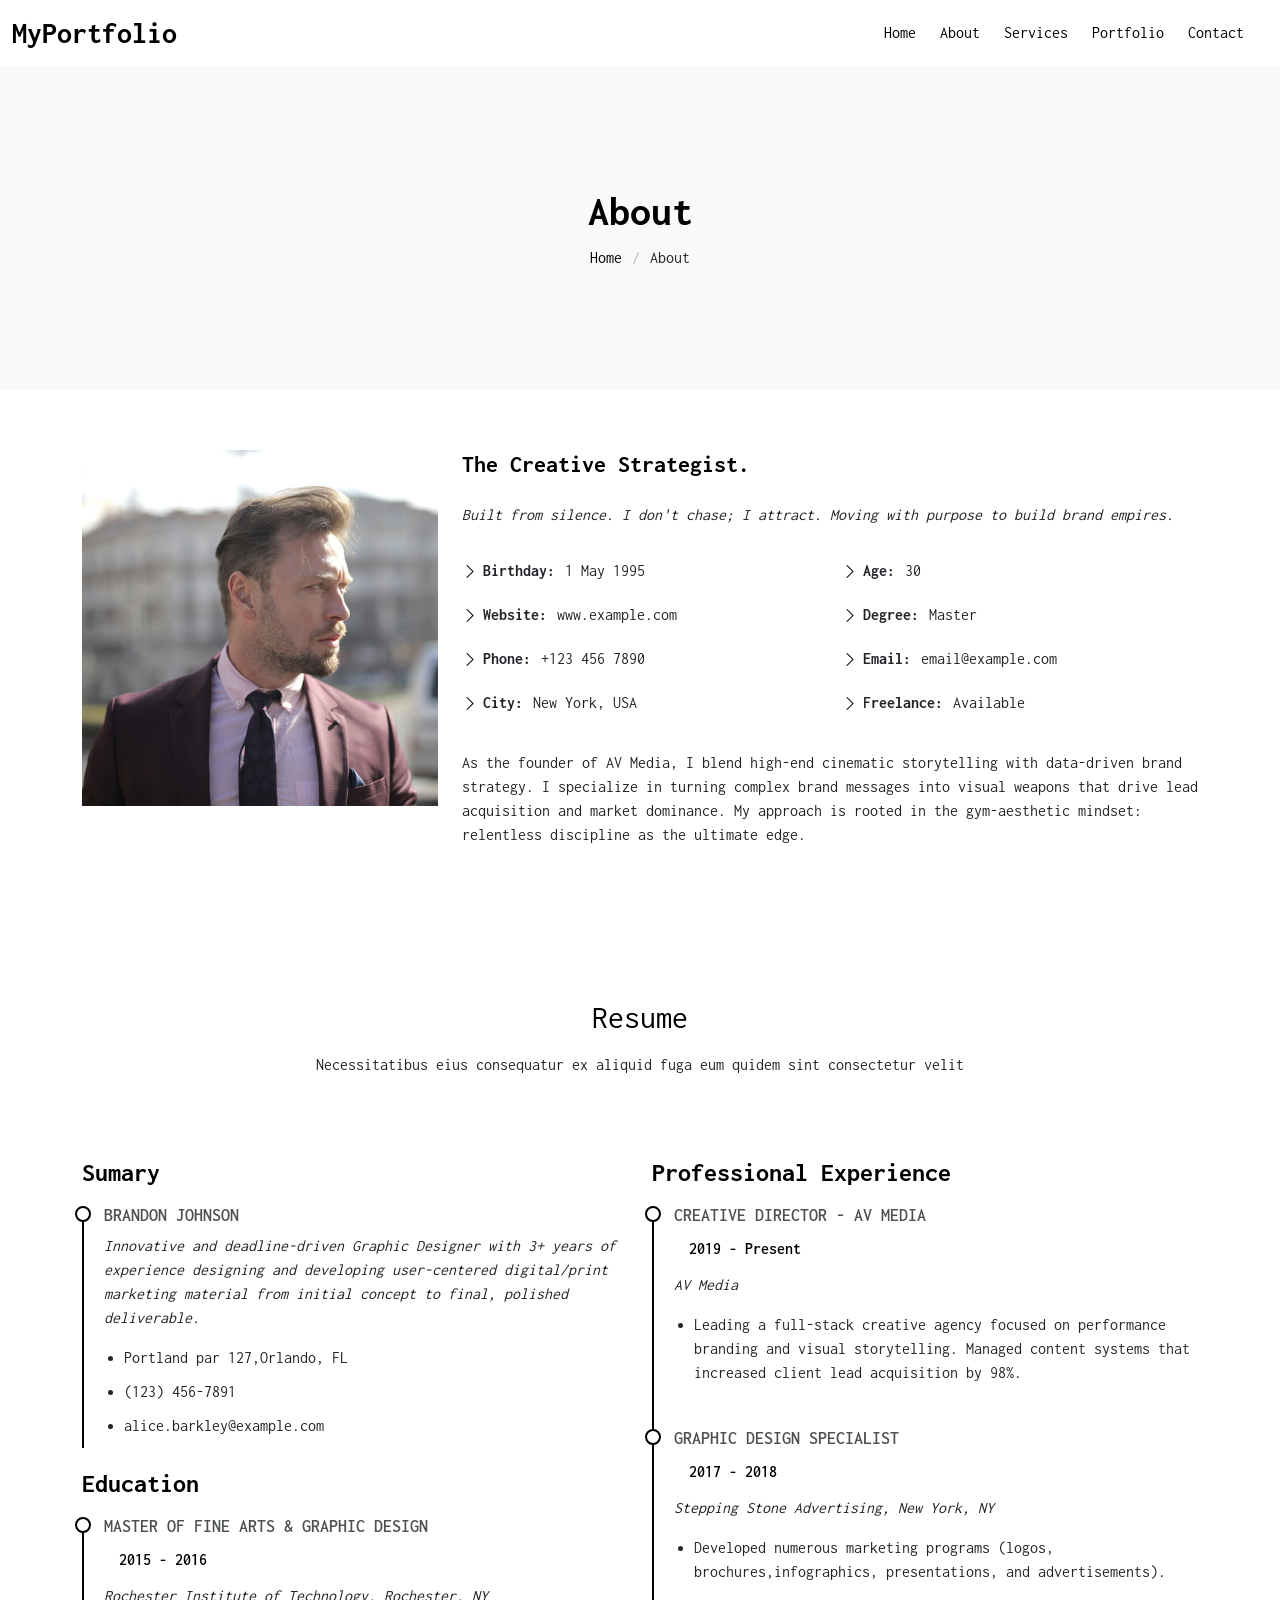
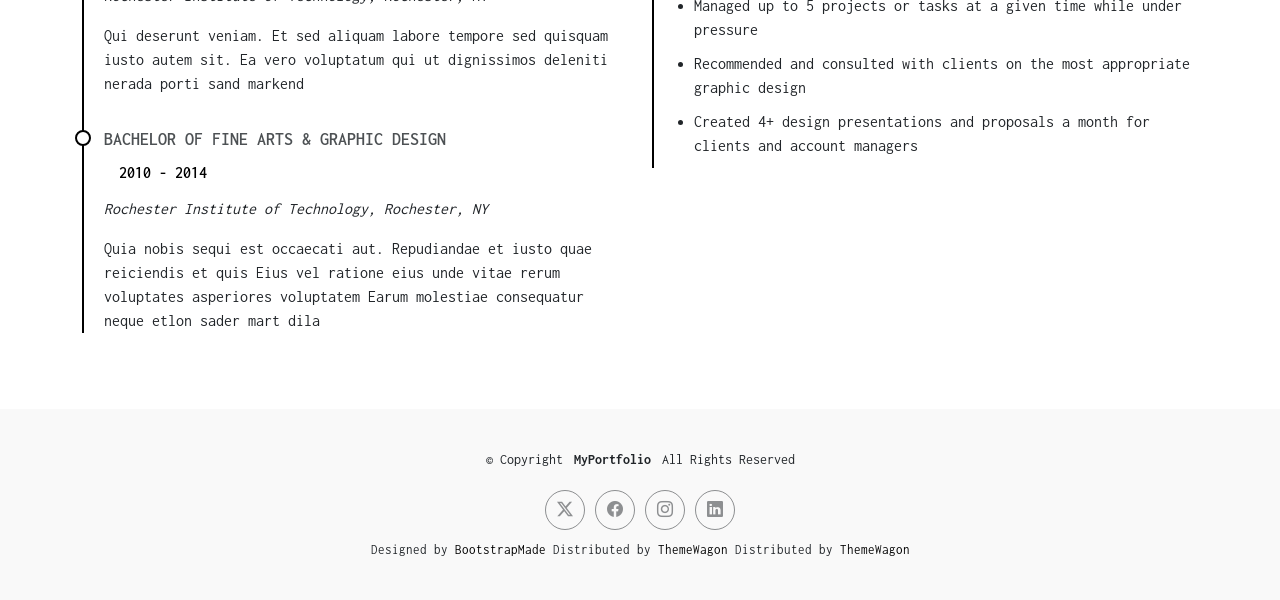
==== about.html @ b281b159 "first commit" ====
<!DOCTYPE html>
<html lang="en">

<head>
  <meta charset="utf-8">
  <meta content="width=device-width, initial-scale=1.0" name="viewport">
  <title>About - MyPortfolio Bootstrap Template</title>
  <meta name="description" content="">
  <meta name="keywords" content="">

  <!-- Favicons -->
  <link href="assets/img/favicon.png" rel="icon">
  <link href="assets/img/apple-touch-icon.png" rel="apple-touch-icon">

  <!-- Fonts -->
  <link href="https://fonts.googleapis.com" rel="preconnect">
  <link href="https://fonts.gstatic.com" rel="preconnect" crossorigin>
  <link href="https://fonts.googleapis.com/css2?family=Inconsolata:wght@200;300;400;500;600;700;800;900&display=swap" rel="stylesheet">

  <!-- Vendor CSS Files -->
  <link href="assets/vendor/bootstrap/css/bootstrap.min.css" rel="stylesheet">
  <link href="assets/vendor/bootstrap-icons/bootstrap-icons.css" rel="stylesheet">
  <link href="assets/vendor/aos/aos.css" rel="stylesheet">
  <link href="assets/vendor/glightbox/css/glightbox.min.css" rel="stylesheet">
  <link href="assets/vendor/swiper/swiper-bundle.min.css" rel="stylesheet">

  <!-- Main CSS File -->
  <link href="assets/css/main.css" rel="stylesheet">

  <!-- =======================================================
  * Template Name: MyPortfolio
  * Template URL: https://bootstrapmade.com/myportfolio-bootstrap-portfolio-website-template/
  * Updated: Aug 08 2024 with Bootstrap v5.3.3
  * Author: BootstrapMade.com
  * License: https://bootstrapmade.com/license/
  ======================================================== -->
</head>

<body class="about-page">

  <header id="header" class="header d-flex align-items-center sticky-top">
    <div class="container-fluid  position-relative d-flex align-items-center justify-content-between">

      <a href="index.html" class="logo d-flex align-items-center">
        <!-- Uncomment the line below if you also wish to use an image logo -->
        <!-- <img src="assets/img/logo.png" alt=""> -->
        <h1 class="sitename">MyPortfolio</h1>
      </a>

      <ul class="d-none d-xl-flex list-unstyled align-items-center gap-4 mb-0 me-4">
        <li><a href="index.html">Home</a></li>
        <li><a href="about.html" class="active">About</a></li>
        <li><a href="services.html">Services</a></li>
        <li><a href="portfolio.html">Portfolio</a></li>
        <li><a href="contact.html">Contact</a></li>
      </ul>

      <nav id="navmenu" class="navmenu d-xl-none">
        <ul>
          <li><a href="index.html">Home</a></li>
          <li><a href="about.html" class="active">About</a></li>
          <li><a href="services.html">Services</a></li>
          <li><a href="portfolio.html">Portfolio</a></li>
          <li class="dropdown"><a href="#"><span>Dropdown</span> <i class="bi bi-chevron-down toggle-dropdown"></i></a>
            <ul>
              <li><a href="#">Dropdown 1</a></li>
              <li class="dropdown"><a href="#"><span>Deep Dropdown</span> <i class="bi bi-chevron-down toggle-dropdown"></i></a>
                <ul>
                  <li><a href="#">Deep Dropdown 1</a></li>
                  <li><a href="#">Deep Dropdown 2</a></li>
                  <li><a href="#">Deep Dropdown 3</a></li>
                  <li><a href="#">Deep Dropdown 4</a></li>
                  <li><a href="#">Deep Dropdown 5</a></li>
                </ul>
              </li>
              <li><a href="#">Dropdown 2</a></li>
              <li><a href="#">Dropdown 3</a></li>
              <li><a href="#">Dropdown 4</a></li>
            </ul>
          </li>
          <li><a href="contact.html">Contact</a></li>
        </ul>
        <i class="mobile-nav-toggle d-xl-none bi bi-list"></i>
      </nav>

    </div>
  </header>

  <main class="main">

    <!-- Page Title -->
    <div class="page-title light-background">
      <div class="container">
        <h1>About</h1>
        <nav class="breadcrumbs">
          <ol>
            <li><a href="index.html">Home</a></li>
            <li class="current">About</li>
          </ol>
        </nav>
      </div>
    </div><!-- End Page Title -->

    <!-- About Section -->
    <section id="about" class="about section">

      <div class="container" data-aos="fade-up" data-aos-delay="100">

        <div class="row gy-4 justify-content-center">
          <div class="col-lg-4">
            <img src="assets/img/profile-img.jpg" class="img-fluid" alt="">
          </div>
          <div class="col-lg-8 content">
            <h2>The Creative Strategist.</h2>
            <p class="fst-italic py-3">
              Built from silence. I don't chase; I attract. Moving with purpose to build brand empires.
            </p>
            <div class="row">
              <div class="col-lg-6">
                <ul>
                  <li><i class="bi bi-chevron-right"></i> <strong>Birthday:</strong> <span>1 May 1995</span></li>
                  <li><i class="bi bi-chevron-right"></i> <strong>Website:</strong> <span>www.example.com</span></li>
                  <li><i class="bi bi-chevron-right"></i> <strong>Phone:</strong> <span>+123 456 7890</span></li>
                  <li><i class="bi bi-chevron-right"></i> <strong>City:</strong> <span>New York, USA</span></li>
                </ul>
              </div>
              <div class="col-lg-6">
                <ul>
                  <li><i class="bi bi-chevron-right"></i> <strong>Age:</strong> <span>30</span></li>
                  <li><i class="bi bi-chevron-right"></i> <strong>Degree:</strong> <span>Master</span></li>
                  <li><i class="bi bi-chevron-right"></i> <strong>Email:</strong> <span>email@example.com</span></li>
                  <li><i class="bi bi-chevron-right"></i> <strong>Freelance:</strong> <span>Available</span></li>
                </ul>
              </div>
            </div>
            <p class="py-3">
              As the founder of AV Media, I blend high-end cinematic storytelling with data-driven brand strategy. I specialize in turning complex brand messages into visual weapons that drive lead acquisition and market dominance. My approach is rooted in the gym-aesthetic mindset: relentless discipline as the ultimate edge.
            </p>
          </div>
        </div>

      </div>

    </section><!-- /About Section -->

    <!-- Resume Section -->
    <section id="resume" class="resume section">

      <!-- Section Title -->
      <div class="container section-title" data-aos="fade-up">
        <h2>Resume</h2>
        <p>Necessitatibus eius consequatur ex aliquid fuga eum quidem sint consectetur velit</p>
      </div><!-- End Section Title -->

      <div class="container">

        <div class="row">

          <div class="col-lg-6" data-aos="fade-up" data-aos-delay="100">
            <h3 class="resume-title">Sumary</h3>

            <div class="resume-item pb-0">
              <h4>Brandon Johnson</h4>
              <p><em>Innovative and deadline-driven Graphic Designer with 3+ years of experience designing and developing user-centered digital/print marketing material from initial concept to final, polished deliverable.</em></p>
              <ul>
                <li>Portland par 127,Orlando, FL</li>
                <li>(123) 456-7891</li>
                <li>alice.barkley@example.com</li>
              </ul>
            </div><!-- Edn Resume Item -->

            <h3 class="resume-title">Education</h3>
            <div class="resume-item">
              <h4>Master of Fine Arts &amp; Graphic Design</h4>
              <h5>2015 - 2016</h5>
              <p><em>Rochester Institute of Technology, Rochester, NY</em></p>
              <p>Qui deserunt veniam. Et sed aliquam labore tempore sed quisquam iusto autem sit. Ea vero voluptatum qui ut dignissimos deleniti nerada porti sand markend</p>
            </div><!-- Edn Resume Item -->

            <div class="resume-item">
              <h4>Bachelor of Fine Arts &amp; Graphic Design</h4>
              <h5>2010 - 2014</h5>
              <p><em>Rochester Institute of Technology, Rochester, NY</em></p>
              <p>Quia nobis sequi est occaecati aut. Repudiandae et iusto quae reiciendis et quis Eius vel ratione eius unde vitae rerum voluptates asperiores voluptatem Earum molestiae consequatur neque etlon sader mart dila</p>
            </div><!-- Edn Resume Item -->

          </div>

          <div class="col-lg-6" data-aos="fade-up" data-aos-delay="200">
            <h3 class="resume-title">Professional Experience</h3>
            <div class="resume-item">
              <h4>Creative Director - AV Media</h4>
              <h5>2019 - Present</h5>
              <p><em>AV Media</em></p>
              <ul>
                <li>Leading a full-stack creative agency focused on performance branding and visual storytelling. Managed content systems that increased client lead acquisition by 98%.</li>
              </ul>
            </div><!-- Edn Resume Item -->

            <div class="resume-item">
              <h4>Graphic design specialist</h4>
              <h5>2017 - 2018</h5>
              <p><em>Stepping Stone Advertising, New York, NY</em></p>
              <ul>
                <li>Developed numerous marketing programs (logos, brochures,infographics, presentations, and advertisements).</li>
                <li>Managed up to 5 projects or tasks at a given time while under pressure</li>
                <li>Recommended and consulted with clients on the most appropriate graphic design</li>
                <li>Created 4+ design presentations and proposals a month for clients and account managers</li>
              </ul>
            </div><!-- Edn Resume Item -->

          </div>

        </div>

      </div>

    </section><!-- /Resume Section -->

  </main>

  <footer id="footer" class="footer light-background">

    <div class="container">
      <div class="copyright text-center ">
        <p>© <span>Copyright</span> <strong class="px-1 sitename">MyPortfolio</strong> <span>All Rights Reserved</span></p>
      </div>
      <div class="social-links d-flex justify-content-center">
        <a href=""><i class="bi bi-twitter-x"></i></a>
        <a href=""><i class="bi bi-facebook"></i></a>
        <a href=""><i class="bi bi-instagram"></i></a>
        <a href=""><i class="bi bi-linkedin"></i></a>
      </div>
      <div class="credits">
        <!-- All the links in the footer should remain intact. -->
        <!-- You can delete the links only if you've purchased the pro version. -->
        <!-- Licensing information: https://bootstrapmade.com/license/ -->
        <!-- Purchase the pro version with working PHP/AJAX contact form: [buy-url] -->
        Designed by <a href="https://bootstrapmade.com/">BootstrapMade</a> Distributed by <a href="https://themewagon.com" target="_blank">ThemeWagon</a> Distributed by <a href="https://themewagon.com" target="_blank">ThemeWagon</a>
      </div>
    </div>

  </footer>

  <!-- Scroll Top -->
  <a href="#" id="scroll-top" class="scroll-top d-flex align-items-center justify-content-center"><i class="bi bi-arrow-up-short"></i></a>

  <!-- Preloader -->
  <div id="preloader"></div>

  <!-- Vendor JS Files -->
  <script src="assets/vendor/bootstrap/js/bootstrap.bundle.min.js"></script>
  <script src="assets/vendor/php-email-form/validate.js"></script>
  <script src="assets/vendor/aos/aos.js"></script>
  <script src="assets/vendor/glightbox/js/glightbox.min.js"></script>
  <script src="assets/vendor/imagesloaded/imagesloaded.pkgd.min.js"></script>
  <script src="assets/vendor/isotope-layout/isotope.pkgd.min.js"></script>
  <script src="assets/vendor/swiper/swiper-bundle.min.js"></script>

  <!-- Main JS File -->
  <script src="assets/js/main.js"></script>

</body>

</html>
---- assets/css/main.css ----
/**
* Template Name: MyPortfolio
* Template URL: https://bootstrapmade.com/myportfolio-bootstrap-portfolio-website-template/
* Updated: Aug 08 2024 with Bootstrap v5.3.3
* Author: BootstrapMade.com
* License: https://bootstrapmade.com/license/
*/

/*--------------------------------------------------------------
# Font & Color Variables
# Help: https://bootstrapmade.com/color-system/
--------------------------------------------------------------*/
/* Fonts */
:root {
  --default-font: "Inconsolata",  system-ui, -apple-system, "Segoe UI", Roboto, "Helvetica Neue", Arial, "Noto Sans", "Liberation Sans", sans-serif, "Apple Color Emoji", "Segoe UI Emoji", "Segoe UI Symbol", "Noto Color Emoji";
  --heading-font: "Inconsolata",  sans-serif;
  --nav-font: "Inconsolata",  sans-serif;
}

/* Global Colors - The following color variables are used throughout the website. Updating them here will change the color scheme of the entire website */
:root { 
  --background-color: #ffffff; /* Background color for the entire website, including individual sections */
  --default-color: #212529; /* Default color used for the majority of the text content across the entire website */
  --heading-color: #000000; /* Color for headings, subheadings and title throughout the website */
  --accent-color: #000000; /* Accent color that represents your brand on the website. It's used for buttons, links, and other elements that need to stand out */
  --surface-color: #ffffff; /* The surface color is used as a background of boxed elements within sections, such as cards, icon boxes, or other elements that require a visual separation from the global background. */
  --contrast-color: #ffffff; /* Contrast color for text, ensuring readability against backgrounds of accent, heading, or default colors. */
}

/* Nav Menu Colors - The following color variables are used specifically for the navigation menu. They are separate from the global colors to allow for more customization options */
:root {
  --nav-color: #5b5b5b;  /* The default color of the main navmenu links */
  --nav-hover-color: #000000; /* Applied to main navmenu links when they are hovered over or active */
  --nav-mobile-background-color: #f5f5f5; /* Used as the background color for mobile navigation menu */
  --nav-dropdown-background-color: #ffffff; /* Used as the background color for dropdown items that appear when hovering over primary navigation items */
  --nav-dropdown-color: #5b5b5b; /* Used for navigation links of the dropdown items in the navigation menu. */
  --nav-dropdown-hover-color: #000000; /* Similar to --nav-hover-color, this color is applied to dropdown navigation links when they are hovered over. */
}

/* Color Presets - These classes override global colors when applied to any section or element, providing reuse of the sam color scheme. */

.light-background {
  --background-color: #f9f9f9;
  --surface-color: #ffffff;
}

.dark-background {
  --background-color: #060606;
  --default-color: #ffffff;
  --heading-color: #ffffff;
  --surface-color: #252525;
  --contrast-color: #ffffff;
}

/* Smooth scroll */
:root {
  scroll-behavior: smooth;
}

/*--------------------------------------------------------------
# General Styling & Shared Classes
--------------------------------------------------------------*/
body {
  color: var(--default-color);
  background-color: var(--background-color);
  font-family: var(--default-font);
}

a {
  color: var(--accent-color);
  text-decoration: none;
  transition: 0.3s;
}

a:hover {
  color: color-mix(in srgb, var(--accent-color), transparent 25%);
  text-decoration: none;
}

h1,
h2,
h3,
h4,
h5,
h6 {
  color: var(--heading-color);
  font-family: var(--heading-font);
}

/* PHP Email Form Messages
------------------------------*/
.php-email-form .error-message {
  display: none;
  background: #df1529;
  color: #ffffff;
  text-align: left;
  padding: 15px;
  margin-bottom: 24px;
  font-weight: 600;
}

.php-email-form .sent-message {
  display: none;
  color: #ffffff;
  background: #059652;
  text-align: center;
  padding: 15px;
  margin-bottom: 24px;
  font-weight: 600;
}

.php-email-form .loading {
  display: none;
  background: var(--surface-color);
  text-align: center;
  padding: 15px;
  margin-bottom: 24px;
}

.php-email-form .loading:before {
  content: "";
  display: inline-block;
  border-radius: 50%;
  width: 24px;
  height: 24px;
  margin: 0 10px -6px 0;
  border: 3px solid var(--accent-color);
  border-top-color: var(--surface-color);
  animation: php-email-form-loading 1s linear infinite;
}

@keyframes php-email-form-loading {
  0% {
    transform: rotate(0deg);
  }

  100% {
    transform: rotate(360deg);
  }
}

/*--------------------------------------------------------------
# Global Header
--------------------------------------------------------------*/
.header {
  color: var(--default-color);
  background-color: var(--background-color);
  padding: 15px 0;
  transition: all 0.5s;
  z-index: 997;
}

.header .logo {
  line-height: 1;
}

.header .logo img {
  max-height: 32px;
  margin-right: 8px;
}

.header .logo h1 {
  font-size: 30px;
  margin: 0;
  font-weight: 700;
  color: var(--heading-color);
}

/*--------------------------------------------------------------
# Navigation Menu
--------------------------------------------------------------*/
/* Navmenu */
.mobile-nav-toggle {
  color: var(--nav-color);
  position: fixed;
  top: 20px;
  right: 20px;
  font-size: 32px;
  line-height: 0;
  cursor: pointer;
  display: block !important;
  z-index: 998;
  transition: 0.3s;
}

.mobile-nav-toggle:hover {
  color: var(--nav-hover-color);
}

.navmenu {
  position: fixed;
  top: 0;
  bottom: 0;
  right: -300px;
  z-index: 997;
  transition: 0.3s;
  width: 300px;
  overflow: hidden;
}

.navmenu ul {
  display: block;
  list-style: none;
  padding: 10px 0;
  margin: 0;
  overflow-y: auto;
  transition: 0.3s;
  z-index: 998;
}

.navmenu a,
.navmenu a:focus {
  color: var(--nav-dropdown-color);
  padding: 10px 20px;
  font-family: var(--nav-font);
  font-size: 17px;
  font-weight: 500;
  display: flex;
  align-items: center;
  justify-content: space-between;
  white-space: nowrap;
  transition: 0.3s;
}

.navmenu a i,
.navmenu a:focus i {
  font-size: 12px;
  line-height: 0;
  margin-left: 5px;
  width: 30px;
  height: 30px;
  display: flex;
  align-items: center;
  justify-content: center;
  border-radius: 50%;
  transition: 0.3s;
  background-color: color-mix(in srgb, var(--accent-color), transparent 90%);
}

.navmenu a i:hover,
.navmenu a:focus i:hover {
  background-color: var(--accent-color);
  color: var(--contrast-color);
}

.navmenu a:hover,
.navmenu .active,
.navmenu .active:focus {
  color: var(--nav-dropdown-hover-color);
}

.navmenu .active i,
.navmenu .active:focus i {
  background-color: var(--accent-color);
  color: var(--contrast-color);
  transform: rotate(180deg);
}

.navmenu .dropdown ul {
  position: static;
  display: none;
  z-index: 99;
  padding: 10px 0;
  margin: 10px 20px;
  box-shadow: none;
  transition: all 0.5s ease-in-out;
}

.navmenu .dropdown>.dropdown-active {
  display: block;
  background-color: var(--nav-dropdown-background-color);
  border: 1px solid color-mix(in srgb, var(--nav-dropdown-color), transparent 90%);
}

.mobile-nav-active {
  overflow: hidden;
}

.mobile-nav-active .mobile-nav-toggle {
  right: 310px;
  background-color: var(--surface-color);
  border-radius: 50%;
  border: 1px solid color-mix(in srgb, var(--default-color), transparent 80%);
}

.mobile-nav-active .navmenu {
  position: fixed;
  overflow: hidden;
  top: 0;
  bottom: 0;
  right: 0;
  background-color: var(--nav-mobile-background-color);
  transition: 0.3s;
}

/*--------------------------------------------------------------
# Global Footer
--------------------------------------------------------------*/
.footer {
  color: var(--default-color);
  background-color: var(--background-color);
  font-size: 14px;
  padding: 40px 0;
  position: relative;
}

.footer .copyright p {
  margin-bottom: 0;
}

.footer .social-links {
  margin-top: 20px;
}

.footer .social-links a {
  display: flex;
  align-items: center;
  justify-content: center;
  width: 40px;
  height: 40px;
  border-radius: 50%;
  border: 1px solid color-mix(in srgb, var(--default-color), transparent 50%);
  font-size: 16px;
  color: color-mix(in srgb, var(--default-color), transparent 50%);
  margin: 0 5px;
  transition: 0.3s;
}

.footer .social-links a:hover {
  color: var(--accent-color);
  border-color: var(--accent-color);
}

.footer .credits {
  margin-top: 10px;
  font-size: 13px;
  text-align: center;
}

/*--------------------------------------------------------------
# Preloader
--------------------------------------------------------------*/
#preloader {
  position: fixed;
  inset: 0;
  z-index: 9999;
  overflow: hidden;
  background-color: var(--background-color);
  transition: all 0.6s ease-out;
}

#preloader:before {
  content: "";
  position: fixed;
  top: calc(50% - 30px);
  left: calc(50% - 30px);
  border: 6px solid var(--accent-color);
  border-top-color: color-mix(in srgb, var(--accent-color), transparent 90%);
  border-radius: 50%;
  width: 60px;
  height: 60px;
  animation: animate-preloader 1s linear infinite;
}

@keyframes animate-preloader {
  0% {
    transform: rotate(0deg);
  }

  100% {
    transform: rotate(360deg);
  }
}

/*--------------------------------------------------------------
# Scroll Top Button
--------------------------------------------------------------*/
.scroll-top {
  position: fixed;
  visibility: hidden;
  opacity: 0;
  right: 15px;
  bottom: -15px;
  z-index: 99999;
  background-color: var(--accent-color);
  width: 44px;
  height: 44px;
  border-radius: 50px;
  transition: all 0.4s;
}

.scroll-top i {
  font-size: 24px;
  color: var(--contrast-color);
  line-height: 0;
}

.scroll-top:hover {
  background-color: color-mix(in srgb, var(--accent-color), transparent 20%);
  color: var(--contrast-color);
}

.scroll-top.active {
  visibility: visible;
  opacity: 1;
  bottom: 15px;
}

/*--------------------------------------------------------------
# Disable aos animation delay on mobile devices
--------------------------------------------------------------*/
@media screen and (max-width: 768px) {
  [data-aos-delay] {
    transition-delay: 0 !important;
  }
}

/*--------------------------------------------------------------
# Global Page Titles & Breadcrumbs
--------------------------------------------------------------*/
.page-title {
  color: var(--default-color);
  background-color: var(--background-color);
  padding: 120px 0;
  text-align: center;
  position: relative;
}

.page-title h1 {
  font-size: 42px;
  font-weight: 700;
  margin-bottom: 10px;
}

.page-title .breadcrumbs ol {
  display: flex;
  flex-wrap: wrap;
  list-style: none;
  justify-content: center;
  padding: 0;
  margin: 0;
  font-size: 16px;
  font-weight: 400;
}

.page-title .breadcrumbs ol li+li {
  padding-left: 10px;
}

.page-title .breadcrumbs ol li+li::before {
  content: "/";
  display: inline-block;
  padding-right: 10px;
  color: color-mix(in srgb, var(--default-color), transparent 70%);
}

/*--------------------------------------------------------------
# Global Sections
--------------------------------------------------------------*/
section,
.section {
  color: var(--default-color);
  background-color: var(--background-color);
  padding: 60px 0;
  scroll-margin-top: 90px;
  overflow: clip;
}

@media (max-width: 1199px) {

  section,
  .section {
    scroll-margin-top: 66px;
  }
}

/*--------------------------------------------------------------
# Global Section Titles
--------------------------------------------------------------*/
.section-title {
  text-align: center;
  padding-bottom: 60px;
  position: relative;
}

.section-title h2 {
  font-size: 32px;
  font-weight: 400;
  margin-bottom: 15px;
}

.section-title p {
  margin-bottom: 0;
}

/*--------------------------------------------------------------
# Portfolio Section
--------------------------------------------------------------*/
.portfolio .portfolio-info h3 {
  font-size: 24px;
  margin-bottom: 5px;
}

.portfolio .portfolio-info p {
  font-size: 15px;
}

.portfolio .portfolio-filters {
  padding: 0;
  margin: 0 auto 20px auto;
  list-style: none;
}

.portfolio .portfolio-filters li {
  cursor: pointer;
  display: inline-block;
  padding: 0;
  font-size: 16px;
  font-weight: 400;
  margin: 0 10px;
  line-height: 1;
  margin-bottom: 5px;
  transition: all 0.3s ease-in-out;
}

.portfolio .portfolio-filters li:hover,
.portfolio .portfolio-filters li.filter-active {
  border-bottom: 2px solid var(--default-color);
  padding-bottom: 3px;
}

.portfolio .portfolio-filters li:first-child {
  margin-left: 0;
}

.portfolio .portfolio-filters li:last-child {
  margin-right: 5px;
}

@media (max-width: 575px) {
  .portfolio .portfolio-filters li {
    font-size: 14px;
    margin: 0 5px;
  }
}

.portfolio .portfolio-content {
  position: relative;
  overflow: hidden;
}

.portfolio .portfolio-content img {
  transition: 0.3s;
}

.portfolio .portfolio-content .portfolio-info {
  opacity: 0;
  position: absolute;
  inset: 0;
  z-index: 3;
  transition: all ease-in-out 0.3s;
  background: rgba(0, 0, 0, 0.6);
  padding: 15px;
  display: flex;
  align-items: center;
  justify-content: center;
  flex-direction: column;
}

.portfolio .portfolio-content .portfolio-info h4 {
  font-size: 18px;
  mask-border: 0;
  font-weight: 400;
  color: #ffffff;
  display: inline-block;
}

.portfolio .portfolio-content .portfolio-info p {
  text-align: center;
  display: inline-block;
  font-size: 14px;
  font-weight: 400;
  color: rgba(255, 255, 255, 0.8);
}

.portfolio .portfolio-content .portfolio-info .preview-link,
.portfolio .portfolio-content .portfolio-info .details-link {
  font-size: 26px;
  color: #fff;
  transition: 0.3s;
  line-height: 1.2;
}

.portfolio .portfolio-content .portfolio-info .preview-link:hover,
.portfolio .portfolio-content .portfolio-info .details-link:hover {
  color: var(--accent-color);
}

.portfolio .portfolio-content .portfolio-info .details-link {
  left: 50%;
  font-size: 34px;
  line-height: 0;
}

.portfolio .portfolio-content:hover .portfolio-info {
  opacity: 1;
}

.portfolio .portfolio-content:hover img {
  transform: scale(1.1);
}

.portfolio .portfolio-content img.video-thumbnail {
  width: 100%;
  height: auto;
  object-fit: cover;
  object-position: center;
}

.glightbox-container .gslide iframe {
  max-width: min(92vw, 380px);
  width: min(92vw, 380px) !important;
  height: min(80vh, 676px) !important;
}

/*--------------------------------------------------------------
# Clients Section
--------------------------------------------------------------*/
.clients .swiper-slide img {
  opacity: 0.5;
  transition: 0.3s;
  filter: grayscale(100);
}

.clients .swiper-slide img:hover {
  filter: none;
  opacity: 1;
}

.clients .swiper-wrapper {
  height: auto;
}

.clients .swiper-pagination {
  margin-top: 20px;
  position: relative;
}

.clients .swiper-pagination .swiper-pagination-bullet {
  width: 12px;
  height: 12px;
  opacity: 1;
  background-color: color-mix(in srgb, var(--default-color), transparent 80%);
}

.clients .swiper-pagination .swiper-pagination-bullet-active {
  background-color: var(--accent-color);
}

/*--------------------------------------------------------------
# Services Section
--------------------------------------------------------------*/
.services .service-item {
  background-color: var(--surface-color);
  padding: 40px;
  box-shadow: 0px 0 30px rgba(0, 0, 0, 0.1);
  height: 100%;
}

.services .service-item .icon {
  width: 48px;
  height: 48px;
  position: relative;
  margin-bottom: 50px;
}

.services .service-item .icon i {
  color: color-mix(in srgb, var(--heading-color), transparent 30%);
  font-size: 56px;
  transition: ease-in-out 0.3s;
  z-index: 2;
  position: relative;
}

.services .service-item .icon:before {
  position: absolute;
  content: "";
  height: 100%;
  width: 100%;
  background: color-mix(in srgb, var(--heading-color), transparent 95%);
  border-radius: 50px;
  z-index: 1;
  top: 10px;
  right: -20px;
  transition: 0.3s;
}

.services .service-item h3 {
  color: color-mix(in srgb, var(--heading-color), transparent 20%);
  font-weight: 700;
  margin: 0 0 20px 0;
  padding-bottom: 8px;
  font-size: 22px;
  position: relative;
  display: inline-block;
  border-bottom: 4px solid color-mix(in srgb, var(--heading-color), transparent 90%);
  transition: 0.3s;
}

.services .service-item p {
  line-height: 24px;
  font-size: 14px;
  margin-bottom: 0;
}

.services .service-item .readmore {
  margin-top: 15px;
  display: inline-block;
  color: color-mix(in srgb, var(--default-color), transparent 30%);
}

.services .service-item:hover .icon i {
  color: var(--heading-color);
}

.services .service-item:hover .icon:before {
  background: color-mix(in srgb, var(--heading-color), transparent 90%);
}

.services .service-item:hover h3 {
  border-color: color-mix(in srgb, var(--accent-color), transparent 70%);
  color: var(--heading-color);
}

.services .service-item:hover .readmore {
  color: var(--accent-color);
}

/*--------------------------------------------------------------
# Testimonials Section
--------------------------------------------------------------*/
.testimonials .section-header {
  margin-bottom: 40px;
}

.testimonials .testimonials-carousel,
.testimonials .testimonials-slider {
  overflow: hidden;
}

.testimonials .testimonial-item {
  text-align: center;
}

.testimonials .testimonial-item .testimonial-img {
  width: 120px;
  border-radius: 50%;
  border: 4px solid var(--background-color);
  margin: 0 auto;
}

.testimonials .testimonial-item h3 {
  font-size: 20px;
  font-weight: bold;
  margin: 10px 0 5px 0;
}

.testimonials .testimonial-item h4 {
  font-size: 14px;
  color: color-mix(in srgb, var(--default-color), transparent 40%);
  margin: 0 0 15px 0;
}

.testimonials .testimonial-item .stars {
  margin-bottom: 15px;
}

.testimonials .testimonial-item .stars i {
  color: #ffc107;
  margin: 0 1px;
}

.testimonials .testimonial-item .quote-icon-left,
.testimonials .testimonial-item .quote-icon-right {
  color: color-mix(in srgb, var(--accent-color), transparent 50%);
  font-size: 26px;
  line-height: 0;
}

.testimonials .testimonial-item .quote-icon-left {
  display: inline-block;
  left: -5px;
  position: relative;
}

.testimonials .testimonial-item .quote-icon-right {
  display: inline-block;
  right: -5px;
  position: relative;
  top: 10px;
  transform: scale(-1, -1);
}

.testimonials .testimonial-item p {
  font-style: italic;
  margin: 0 auto 15px auto;
}

.testimonials .swiper-wrapper {
  height: auto;
}

.testimonials .swiper-pagination {
  margin-top: 20px;
  position: relative;
}

.testimonials .swiper-pagination .swiper-pagination-bullet {
  width: 12px;
  height: 12px;
  opacity: 1;
  background-color: color-mix(in srgb, var(--default-color), transparent 85%);
}

.testimonials .swiper-pagination .swiper-pagination-bullet-active {
  background-color: var(--accent-color);
}

@media (min-width: 992px) {
  .testimonials .testimonial-item p {
    width: 80%;
  }
}

/*--------------------------------------------------------------
# About Section
--------------------------------------------------------------*/
.about .content h2 {
  font-weight: 700;
  font-size: 24px;
}

.about .content ul {
  list-style: none;
  padding: 0;
}

.about .content ul li {
  margin-bottom: 20px;
  display: flex;
  align-items: center;
}

.about .content ul strong {
  margin-right: 10px;
}

.about .content ul i {
  font-size: 16px;
  margin-right: 5px;
  color: var(--accent-color);
  line-height: 0;
}

/*--------------------------------------------------------------
# Resume Section
--------------------------------------------------------------*/
.resume .resume-title {
  color: var(--heading-color);
  font-size: 26px;
  font-weight: 700;
  margin-top: 20px;
  margin-bottom: 20px;
}

.resume .resume-item {
  padding: 0 0 20px 20px;
  margin-top: -2px;
  border-left: 2px solid var(--accent-color);
  position: relative;
}

.resume .resume-item h4 {
  line-height: 18px;
  font-size: 18px;
  font-weight: 600;
  text-transform: uppercase;
  color: color-mix(in srgb, var(--default-color), transparent 20%);
  margin-bottom: 10px;
}

.resume .resume-item h5 {
  font-size: 16px;
  padding: 5px 15px;
  display: inline-block;
  font-weight: 600;
  margin-bottom: 10px;
}

.resume .resume-item ul {
  padding-left: 20px;
}

.resume .resume-item ul li {
  padding-bottom: 10px;
}

.resume .resume-item:last-child {
  padding-bottom: 0;
}

.resume .resume-item::before {
  content: "";
  position: absolute;
  width: 16px;
  height: 16px;
  border-radius: 50px;
  left: -9px;
  top: 0;
  background: var(--background-color);
  border: 2px solid var(--accent-color);
}

/*--------------------------------------------------------------
# Pricing Section
--------------------------------------------------------------*/
.pricing .pricing-item {
  background-color: var(--surface-color);
  padding: 60px 40px;
  box-shadow: 0 3px 20px -2px rgba(0, 0, 0, 0.1);
  height: 100%;
  position: relative;
}

.pricing h3 {
  font-weight: 600;
  margin-bottom: 15px;
  font-size: 20px;
}

.pricing h4 {
  font-size: 48px;
  color: var(--accent-color);
  font-family: var(--heading-font);
  font-weight: 400;
}

.pricing h4 sup {
  font-size: 28px;
}

.pricing h4 span {
  color: color-mix(in srgb, var(--default-color), transparent 60%);
  font-size: 18px;
}

.pricing ul {
  padding: 20px 0;
  list-style: none;
  color: color-mix(in srgb, var(--default-color), transparent 30%);
  text-align: left;
  line-height: 20px;
}

.pricing ul li {
  padding: 10px 0;
  display: flex;
  align-items: center;
}

.pricing ul i {
  color: #059652;
  font-size: 24px;
  padding-right: 3px;
}

.pricing ul .na {
  color: color-mix(in srgb, var(--default-color), transparent 60%);
}

.pricing ul .na i {
  color: color-mix(in srgb, var(--default-color), transparent 60%);
}

.pricing ul .na span {
  text-decoration: line-through;
}

.pricing .buy-btn {
  color: color-mix(in srgb, var(--default-color), transparent 40%);
  background-color: var(--background-color);
  display: inline-block;
  padding: 8px 35px 10px 35px;
  border-radius: 4px;
  border: 1px solid color-mix(in srgb, var(--default-color), transparent 60%);
  transition: none;
  font-size: 16px;
  font-weight: 500;
  font-family: var(--heading-font);
  transition: 0.3s;
}

.pricing .buy-btn:hover {
  background: var(--accent-color);
  border-color: var(--accent-color);
  color: var(--contrast-color);
}

.pricing .featured {
  z-index: 10;
}

.pricing .featured .pricing-item {
  background: var(--accent-color);
}

@media (min-width: 992px) {
  .pricing .featured .pricing-item {
    transform: scale(1.02, 1.1);
  }
}

.pricing .featured h3,
.pricing .featured h4,
.pricing .featured h4 span,
.pricing .featured ul,
.pricing .featured ul .na,
.pricing .featured ul i,
.pricing .featured ul .na i {
  color: var(--contrast-color);
}

.pricing .featured .buy-btn {
  background: var(--accent-color);
  color: var(--contrast-color);
  border-color: var(--contrast-color);
}

.pricing .featured .buy-btn:hover {
  background: color-mix(in srgb, var(--background-color), transparent 92%);
}

/*--------------------------------------------------------------
# Alt Pricing Section
--------------------------------------------------------------*/
.alt-pricing .pricing-item {
  border-bottom: 1px dashed color-mix(in srgb, var(--default-color), transparent 60%);
  width: 100%;
  height: 100%;
  padding: 0 0 15px 0;
}

.alt-pricing .pricing-item h3 {
  margin: 0;
  font-size: 20px;
  font-weight: 600;
}

.alt-pricing .pricing-item h4 {
  margin: 0;
  font-size: 18px;
  color: var(--accent-color);
}

/*--------------------------------------------------------------
# Portfolio Details Section
--------------------------------------------------------------*/
.portfolio-details .portfolio-details-slider img {
  width: 100%;
}

.portfolio-details .portfolio-details-slider .swiper-pagination {
  margin-top: 20px;
  position: relative;
}

.portfolio-details .portfolio-details-slider .swiper-pagination .swiper-pagination-bullet {
  width: 12px;
  height: 12px;
  background-color: color-mix(in srgb, var(--default-color), transparent 85%);
  opacity: 1;
}

.portfolio-details .portfolio-details-slider .swiper-pagination .swiper-pagination-bullet-active {
  background-color: var(--accent-color);
}

.portfolio-details .portfolio-info {
  background-color: var(--surface-color);
  padding: 30px;
  box-shadow: 0px 0 30px rgba(0, 0, 0, 0.1);
}

.portfolio-details .portfolio-info h3 {
  font-size: 22px;
  font-weight: 700;
  margin-bottom: 20px;
  padding-bottom: 20px;
  border-bottom: 1px solid color-mix(in srgb, var(--default-color), transparent 85%);
}

.portfolio-details .portfolio-info ul {
  list-style: none;
  padding: 0;
  font-size: 15px;
}

.portfolio-details .portfolio-info ul li+li {
  margin-top: 10px;
}

.portfolio-details .portfolio-description {
  padding-top: 30px;
}

.portfolio-details .portfolio-description h2 {
  font-size: 26px;
  font-weight: 700;
  margin-bottom: 20px;
}

.portfolio-details .portfolio-description p {
  padding: 0;
  color: color-mix(in srgb, var(--default-color), transparent 30%);
}

/*--------------------------------------------------------------
# Service Details Section
--------------------------------------------------------------*/
.service-details .services-list {
  background-color: var(--surface-color);
  padding: 10px 30px;
  border: 1px solid color-mix(in srgb, var(--default-color), transparent 90%);
  margin-bottom: 20px;
}

.service-details .services-list a {
  display: block;
  line-height: 1;
  padding: 8px 0 8px 15px;
  border-left: 3px solid color-mix(in srgb, var(--default-color), transparent 70%);
  margin: 20px 0;
  color: color-mix(in srgb, var(--default-color), transparent 20%);
  transition: 0.3s;
}

.service-details .services-list a.active {
  color: var(--heading-color);
  font-weight: 700;
  border-color: var(--accent-color);
}

.service-details .services-list a:hover {
  border-color: var(--accent-color);
}

.service-details .services-img {
  margin-bottom: 20px;
}

.service-details h3 {
  font-size: 26px;
  font-weight: 700;
}

.service-details h4 {
  font-size: 20px;
  font-weight: 700;
}

.service-details p {
  font-size: 15px;
}

.service-details ul {
  list-style: none;
  padding: 0;
  font-size: 15px;
}

.service-details ul li {
  padding: 5px 0;
  display: flex;
  align-items: center;
}

.service-details ul i {
  font-size: 20px;
  margin-right: 8px;
  color: var(--accent-color);
}

/*--------------------------------------------------------------
# Starter Section Section
--------------------------------------------------------------*/
.starter-section {
  /* Add your styles here */
}

/*--------------------------------------------------------------
# Contact Section
--------------------------------------------------------------*/
.contact {
  background-image: url("../img/contact-bg.png");
  background-position: left center;
  background-repeat: no-repeat;
  position: relative;
}

@media (max-width: 640px) {
  .contact {
    background-position: center 50px;
    background-size: contain;
  }
}

.contact:before {
  content: "";
  background: color-mix(in srgb, var(--background-color), transparent 30%);
  position: absolute;
  bottom: 0;
  top: 0;
  left: 0;
  right: 0;
}

.contact .info-item+.info-item {
  margin-top: 40px;
}

.contact .info-item i {
  background: var(--accent-color);
  color: var(--contrast-color);
  font-size: 20px;
  width: 44px;
  height: 44px;
  display: flex;
  justify-content: center;
  align-items: center;
  border-radius: 50px;
  transition: all 0.3s ease-in-out;
  margin-right: 15px;
}

.contact .info-item h3 {
  padding: 0;
  font-size: 18px;
  font-weight: 700;
  margin-bottom: 5px;
}

.contact .info-item p {
  padding: 0;
  margin-bottom: 0;
  font-size: 14px;
}

.contact .php-email-form {
  height: 100%;
}

.contact .php-email-form input[type=text],
.contact .php-email-form input[type=email],
.contact .php-email-form textarea {
  font-size: 14px;
  padding: 10px 15px;
  box-shadow: none;
  border-radius: 0;
  color: var(--default-color);
  background-color: color-mix(in srgb, var(--background-color), transparent 50%);
  border-color: color-mix(in srgb, var(--default-color), transparent 80%);
}

.contact .php-email-form input[type=text]:focus,
.contact .php-email-form input[type=email]:focus,
.contact .php-email-form textarea:focus {
  border-color: var(--accent-color);
}

.contact .php-email-form input[type=text]::placeholder,
.contact .php-email-form input[type=email]::placeholder,
.contact .php-email-form textarea::placeholder {
  color: color-mix(in srgb, var(--default-color), transparent 70%);
}

.contact .php-email-form button[type=submit] {
  color: var(--contrast-color);
  background: var(--accent-color);
  border: 0;
  padding: 10px 30px;
  transition: 0.4s;
  border-radius: 50px;
}

.contact .php-email-form button[type=submit]:hover {
  background: color-mix(in srgb, var(--accent-color), transparent 20%);
}
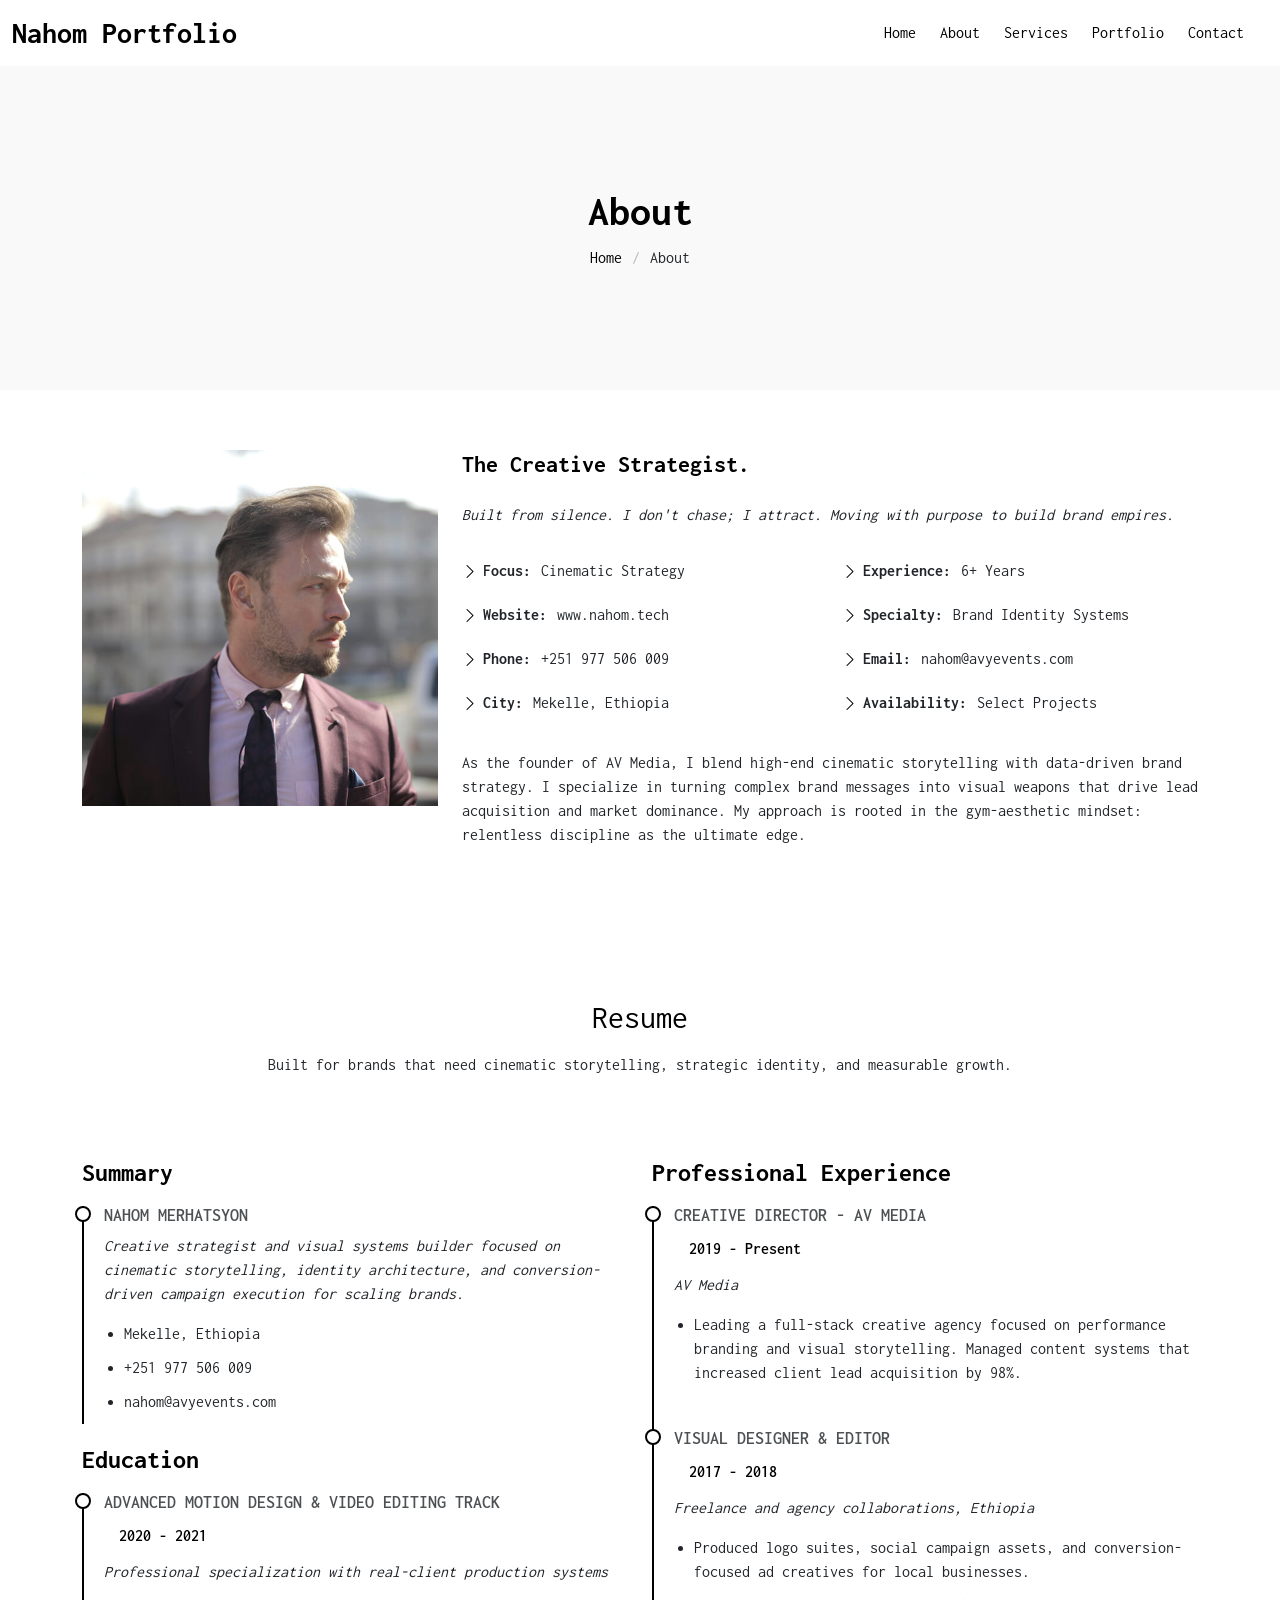
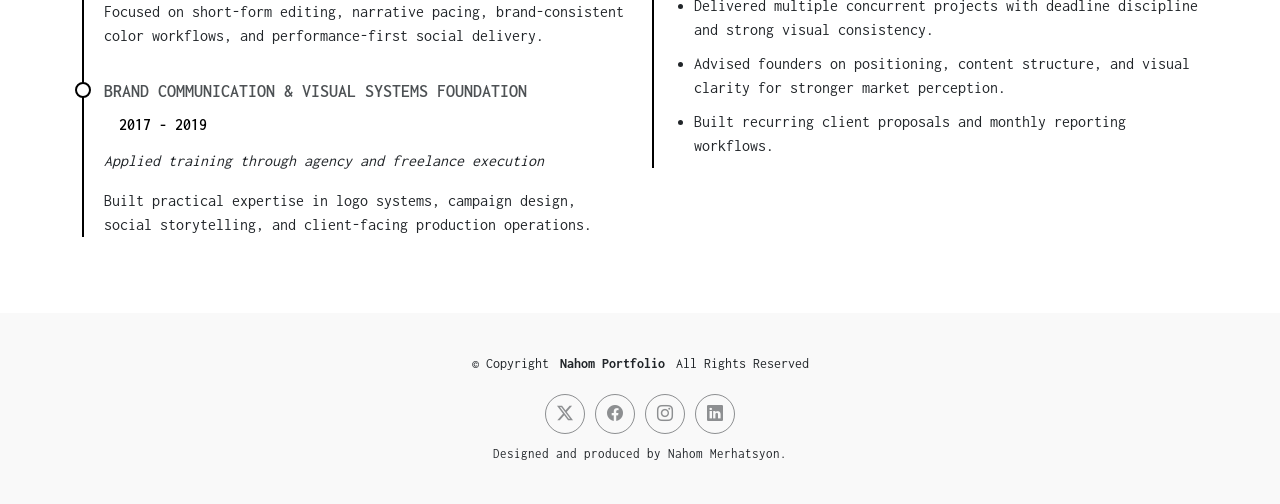
==== commit 4874cd3c: "update cleanup , service link updated, mockdata remvoeve" ====
--- a/about.html
+++ b/about.html
@@ -1,10 +1,10 @@
-<!DOCTYPE html>
+﻿<!DOCTYPE html>
 <html lang="en">
 
 <head>
   <meta charset="utf-8">
   <meta content="width=device-width, initial-scale=1.0" name="viewport">
-  <title>About - MyPortfolio Bootstrap Template</title>
+  <title>About - Nahom Portfolio</title>
   <meta name="description" content="">
   <meta name="keywords" content="">
 
@@ -27,13 +27,7 @@
   <!-- Main CSS File -->
   <link href="assets/css/main.css" rel="stylesheet">
 
-  <!-- =======================================================
-  * Template Name: MyPortfolio
-  * Template URL: https://bootstrapmade.com/myportfolio-bootstrap-portfolio-website-template/
-  * Updated: Aug 08 2024 with Bootstrap v5.3.3
-  * Author: BootstrapMade.com
-  * License: https://bootstrapmade.com/license/
-  ======================================================== -->
+  <!-- Brand: Nahom Portfolio | Visual strategy, cinematic storytelling, and identity systems. -->
 </head>
 
 <body class="about-page">
@@ -44,7 +38,7 @@
       <a href="index.html" class="logo d-flex align-items-center">
         <!-- Uncomment the line below if you also wish to use an image logo -->
         <!-- <img src="assets/img/logo.png" alt=""> -->
-        <h1 class="sitename">MyPortfolio</h1>
+        <h1 class="sitename">Nahom Portfolio</h1>
       </a>
 
       <ul class="d-none d-xl-flex list-unstyled align-items-center gap-4 mb-0 me-4">
@@ -61,23 +55,6 @@
           <li><a href="about.html" class="active">About</a></li>
           <li><a href="services.html">Services</a></li>
           <li><a href="portfolio.html">Portfolio</a></li>
-          <li class="dropdown"><a href="#"><span>Dropdown</span> <i class="bi bi-chevron-down toggle-dropdown"></i></a>
-            <ul>
-              <li><a href="#">Dropdown 1</a></li>
-              <li class="dropdown"><a href="#"><span>Deep Dropdown</span> <i class="bi bi-chevron-down toggle-dropdown"></i></a>
-                <ul>
-                  <li><a href="#">Deep Dropdown 1</a></li>
-                  <li><a href="#">Deep Dropdown 2</a></li>
-                  <li><a href="#">Deep Dropdown 3</a></li>
-                  <li><a href="#">Deep Dropdown 4</a></li>
-                  <li><a href="#">Deep Dropdown 5</a></li>
-                </ul>
-              </li>
-              <li><a href="#">Dropdown 2</a></li>
-              <li><a href="#">Dropdown 3</a></li>
-              <li><a href="#">Dropdown 4</a></li>
-            </ul>
-          </li>
           <li><a href="contact.html">Contact</a></li>
         </ul>
         <i class="mobile-nav-toggle d-xl-none bi bi-list"></i>
@@ -118,18 +95,18 @@
             <div class="row">
               <div class="col-lg-6">
                 <ul>
-                  <li><i class="bi bi-chevron-right"></i> <strong>Birthday:</strong> <span>1 May 1995</span></li>
-                  <li><i class="bi bi-chevron-right"></i> <strong>Website:</strong> <span>www.example.com</span></li>
-                  <li><i class="bi bi-chevron-right"></i> <strong>Phone:</strong> <span>+123 456 7890</span></li>
-                  <li><i class="bi bi-chevron-right"></i> <strong>City:</strong> <span>New York, USA</span></li>
+                  <li><i class="bi bi-chevron-right"></i> <strong>Focus:</strong> <span>Cinematic Strategy</span></li>
+                  <li><i class="bi bi-chevron-right"></i> <strong>Website:</strong> <span>www.nahom.tech</span></li>
+                  <li><i class="bi bi-chevron-right"></i> <strong>Phone:</strong> <span>+251 977 506 009</span></li>
+                  <li><i class="bi bi-chevron-right"></i> <strong>City:</strong> <span>Mekelle, Ethiopia</span></li>
                 </ul>
               </div>
               <div class="col-lg-6">
                 <ul>
-                  <li><i class="bi bi-chevron-right"></i> <strong>Age:</strong> <span>30</span></li>
-                  <li><i class="bi bi-chevron-right"></i> <strong>Degree:</strong> <span>Master</span></li>
-                  <li><i class="bi bi-chevron-right"></i> <strong>Email:</strong> <span>email@example.com</span></li>
-                  <li><i class="bi bi-chevron-right"></i> <strong>Freelance:</strong> <span>Available</span></li>
+                  <li><i class="bi bi-chevron-right"></i> <strong>Experience:</strong> <span>6+ Years</span></li>
+                  <li><i class="bi bi-chevron-right"></i> <strong>Specialty:</strong> <span>Brand Identity Systems</span></li>
+                  <li><i class="bi bi-chevron-right"></i> <strong>Email:</strong> <span>nahom@avyevents.com</span></li>
+                  <li><i class="bi bi-chevron-right"></i> <strong>Availability:</strong> <span>Select Projects</span></li>
                 </ul>
               </div>
             </div>
@@ -149,7 +126,7 @@
       <!-- Section Title -->
       <div class="container section-title" data-aos="fade-up">
         <h2>Resume</h2>
-        <p>Necessitatibus eius consequatur ex aliquid fuga eum quidem sint consectetur velit</p>
+        <p>Built for brands that need cinematic storytelling, strategic identity, and measurable growth.</p>
       </div><!-- End Section Title -->
 
       <div class="container">
@@ -157,31 +134,31 @@
         <div class="row">
 
           <div class="col-lg-6" data-aos="fade-up" data-aos-delay="100">
-            <h3 class="resume-title">Sumary</h3>
+            <h3 class="resume-title">Summary</h3>
 
             <div class="resume-item pb-0">
-              <h4>Brandon Johnson</h4>
-              <p><em>Innovative and deadline-driven Graphic Designer with 3+ years of experience designing and developing user-centered digital/print marketing material from initial concept to final, polished deliverable.</em></p>
+              <h4>Nahom Merhatsyon</h4>
+              <p><em>Creative strategist and visual systems builder focused on cinematic storytelling, identity architecture, and conversion-driven campaign execution for scaling brands.</em></p>
               <ul>
-                <li>Portland par 127,Orlando, FL</li>
-                <li>(123) 456-7891</li>
-                <li>alice.barkley@example.com</li>
+                <li>Mekelle, Ethiopia</li>
+                <li>+251 977 506 009</li>
+                <li>nahom@avyevents.com</li>
               </ul>
             </div><!-- Edn Resume Item -->
 
             <h3 class="resume-title">Education</h3>
             <div class="resume-item">
-              <h4>Master of Fine Arts &amp; Graphic Design</h4>
-              <h5>2015 - 2016</h5>
-              <p><em>Rochester Institute of Technology, Rochester, NY</em></p>
-              <p>Qui deserunt veniam. Et sed aliquam labore tempore sed quisquam iusto autem sit. Ea vero voluptatum qui ut dignissimos deleniti nerada porti sand markend</p>
-            </div><!-- Edn Resume Item -->
-
-            <div class="resume-item">
-              <h4>Bachelor of Fine Arts &amp; Graphic Design</h4>
-              <h5>2010 - 2014</h5>
-              <p><em>Rochester Institute of Technology, Rochester, NY</em></p>
-              <p>Quia nobis sequi est occaecati aut. Repudiandae et iusto quae reiciendis et quis Eius vel ratione eius unde vitae rerum voluptates asperiores voluptatem Earum molestiae consequatur neque etlon sader mart dila</p>
+              <h4>Advanced Motion Design &amp; Video Editing Track</h4>
+              <h5>2020 - 2021</h5>
+              <p><em>Professional specialization with real-client production systems</em></p>
+              <p>Focused on short-form editing, narrative pacing, brand-consistent color workflows, and performance-first social delivery.</p>
+            </div><!-- Edn Resume Item -->
+
+            <div class="resume-item">
+              <h4>Brand Communication &amp; Visual Systems Foundation</h4>
+              <h5>2017 - 2019</h5>
+              <p><em>Applied training through agency and freelance execution</em></p>
+              <p>Built practical expertise in logo systems, campaign design, social storytelling, and client-facing production operations.</p>
             </div><!-- Edn Resume Item -->
 
           </div>
@@ -198,14 +175,14 @@
             </div><!-- Edn Resume Item -->
 
             <div class="resume-item">
-              <h4>Graphic design specialist</h4>
+              <h4>Visual Designer &amp; Editor</h4>
               <h5>2017 - 2018</h5>
-              <p><em>Stepping Stone Advertising, New York, NY</em></p>
+              <p><em>Freelance and agency collaborations, Ethiopia</em></p>
               <ul>
-                <li>Developed numerous marketing programs (logos, brochures,infographics, presentations, and advertisements).</li>
-                <li>Managed up to 5 projects or tasks at a given time while under pressure</li>
-                <li>Recommended and consulted with clients on the most appropriate graphic design</li>
-                <li>Created 4+ design presentations and proposals a month for clients and account managers</li>
+                <li>Produced logo suites, social campaign assets, and conversion-focused ad creatives for local businesses.</li>
+                <li>Delivered multiple concurrent projects with deadline discipline and strong visual consistency.</li>
+                <li>Advised founders on positioning, content structure, and visual clarity for stronger market perception.</li>
+                <li>Built recurring client proposals and monthly reporting workflows.</li>
               </ul>
             </div><!-- Edn Resume Item -->
 
@@ -223,7 +200,7 @@
 
     <div class="container">
       <div class="copyright text-center ">
-        <p>© <span>Copyright</span> <strong class="px-1 sitename">MyPortfolio</strong> <span>All Rights Reserved</span></p>
+        <p>© <span>Copyright</span> <strong class="px-1 sitename">Nahom Portfolio</strong> <span>All Rights Reserved</span></p>
       </div>
       <div class="social-links d-flex justify-content-center">
         <a href=""><i class="bi bi-twitter-x"></i></a>
@@ -231,13 +208,7 @@
         <a href=""><i class="bi bi-instagram"></i></a>
         <a href=""><i class="bi bi-linkedin"></i></a>
       </div>
-      <div class="credits">
-        <!-- All the links in the footer should remain intact. -->
-        <!-- You can delete the links only if you've purchased the pro version. -->
-        <!-- Licensing information: https://bootstrapmade.com/license/ -->
-        <!-- Purchase the pro version with working PHP/AJAX contact form: [buy-url] -->
-        Designed by <a href="https://bootstrapmade.com/">BootstrapMade</a> Distributed by <a href="https://themewagon.com" target="_blank">ThemeWagon</a> Distributed by <a href="https://themewagon.com" target="_blank">ThemeWagon</a>
-      </div>
+      <div class="credits">Designed and produced by Nahom Merhatsyon.</div>
     </div>
 
   </footer>
@@ -262,4 +233,6 @@
 
 </body>
 
-</html>+</html>
+
+
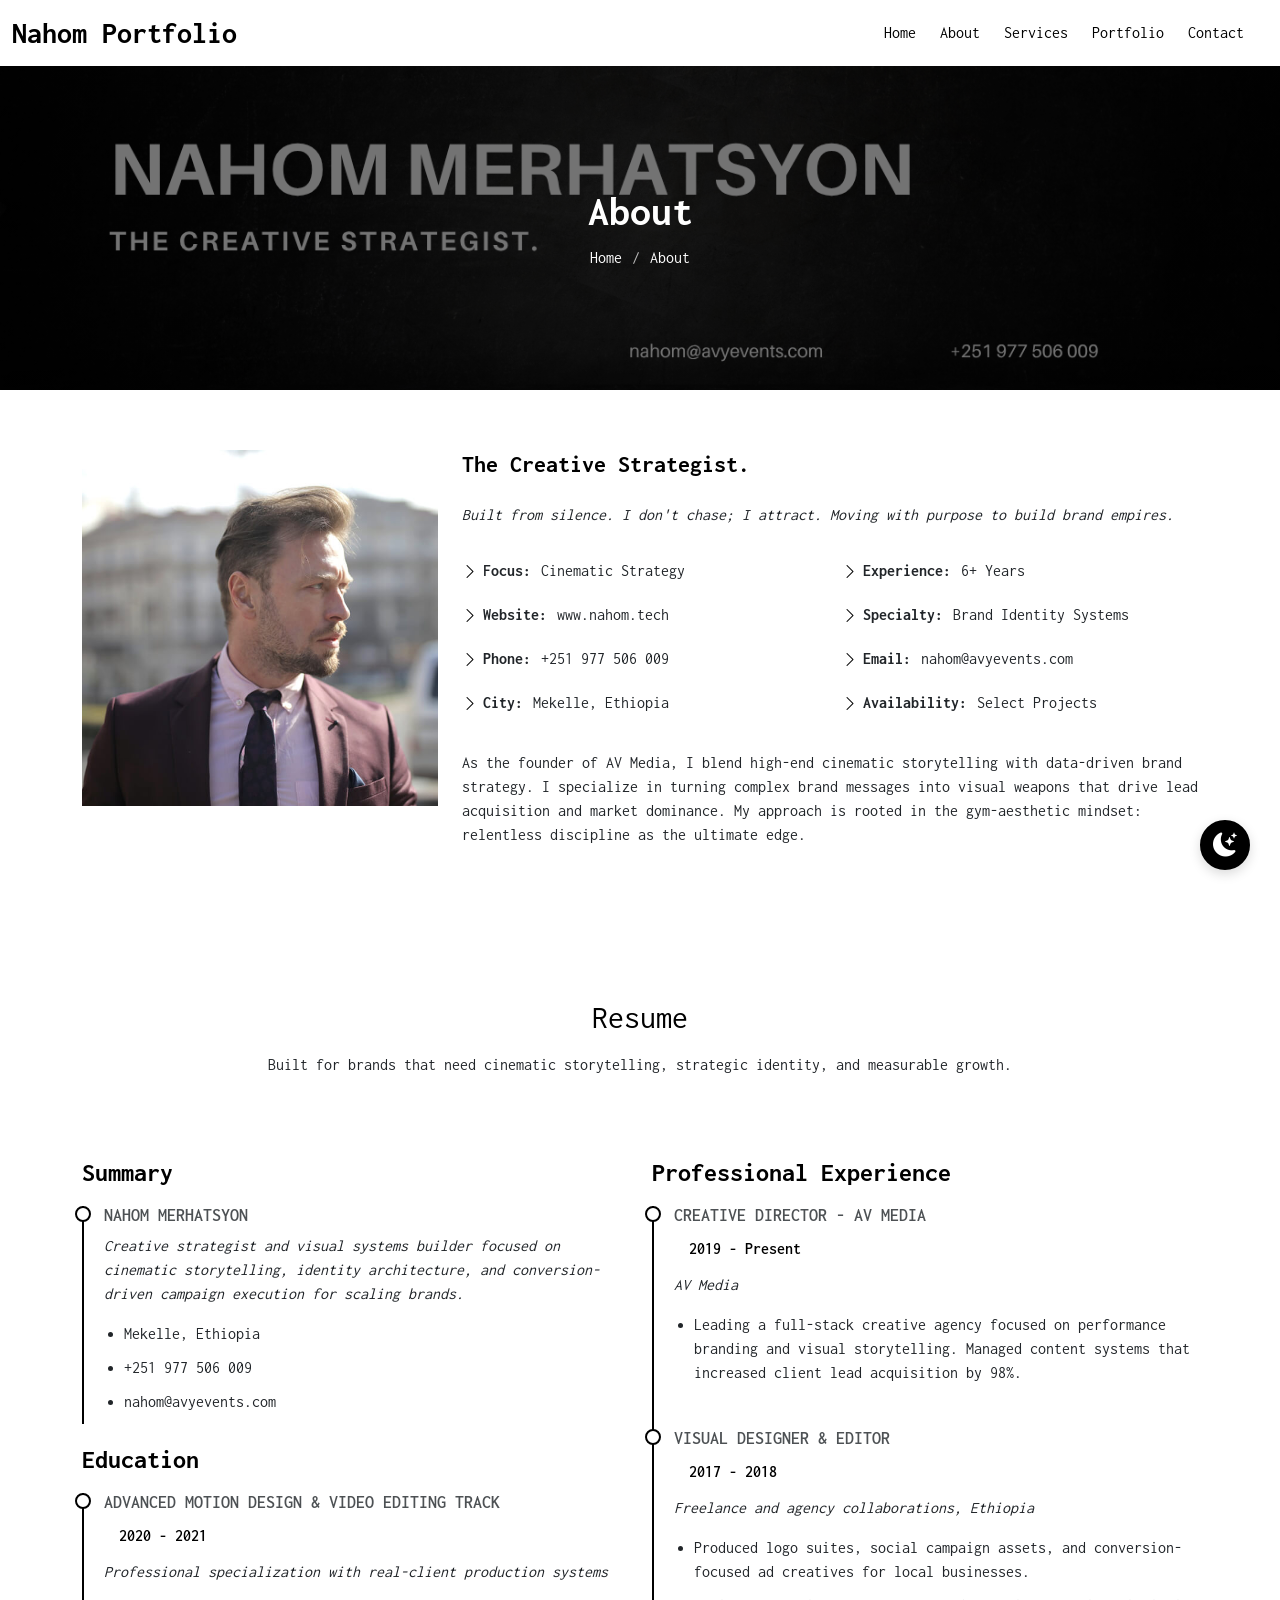
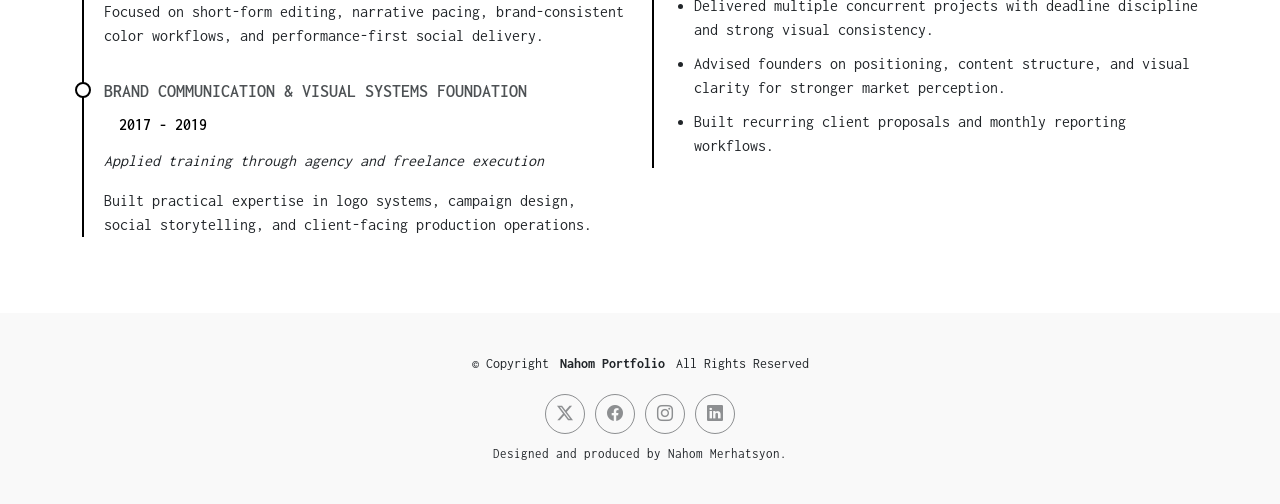
==== commit fc4b07c3: "readme updated , dark mode added" ====
--- a/about.html
+++ b/about.html
@@ -26,6 +26,9 @@
 
   <!-- Main CSS File -->
   <link href="assets/css/main.css" rel="stylesheet">
+
+  <!-- Dark Mode CSS -->
+  <link href="assets/css/darkmode.css" rel="stylesheet">
 
   <!-- Brand: Nahom Portfolio | Visual strategy, cinematic storytelling, and identity systems. -->
 </head>
@@ -231,6 +234,9 @@
   <!-- Main JS File -->
   <script src="assets/js/main.js"></script>
 
+  <!-- Dark Mode JS -->
+  <script src="assets/js/darkmode.js"></script>
+
 </body>
 
 </html>
--- a/assets/css/main.css
+++ b/assets/css/main.css
@@ -426,6 +426,54 @@
   position: relative;
 }
 
+/* Shared banner background for key detail/listing pages */
+.services-page .page-title,
+.service-details-page .page-title,
+.portfolio-page .page-title,
+.portfolio-details-page .page-title,
+.contact-page .page-title,
+.about-page .page-title,
+.starter-page-page .page-title {
+  background-image: linear-gradient(rgba(0, 0, 0, 0.55), rgba(0, 0, 0, 0.55)), url("../img/banner.png");
+  background-size: cover;
+  background-position: center;
+  background-repeat: no-repeat;
+}
+
+.services-page .page-title h1,
+.service-details-page .page-title h1,
+.portfolio-page .page-title h1,
+.portfolio-details-page .page-title h1,
+.contact-page .page-title h1,
+.about-page .page-title h1,
+.starter-page-page .page-title h1,
+.services-page .page-title .breadcrumbs ol,
+.service-details-page .page-title .breadcrumbs ol,
+.portfolio-page .page-title .breadcrumbs ol,
+.portfolio-details-page .page-title .breadcrumbs ol,
+.contact-page .page-title .breadcrumbs ol,
+.about-page .page-title .breadcrumbs ol,
+.starter-page-page .page-title .breadcrumbs ol,
+.services-page .page-title .breadcrumbs a,
+.service-details-page .page-title .breadcrumbs a,
+.portfolio-page .page-title .breadcrumbs a,
+.portfolio-details-page .page-title .breadcrumbs a,
+.contact-page .page-title .breadcrumbs a,
+.about-page .page-title .breadcrumbs a,
+.starter-page-page .page-title .breadcrumbs a {
+  color: #ffffff;
+}
+
+.services-page .page-title .breadcrumbs ol li+li::before,
+.service-details-page .page-title .breadcrumbs ol li+li::before,
+.portfolio-page .page-title .breadcrumbs ol li+li::before,
+.portfolio-details-page .page-title .breadcrumbs ol li+li::before,
+.contact-page .page-title .breadcrumbs ol li+li::before,
+.about-page .page-title .breadcrumbs ol li+li::before,
+.starter-page-page .page-title .breadcrumbs ol li+li::before {
+  color: rgba(255, 255, 255, 0.7);
+}
+
 .page-title h1 {
   font-size: 42px;
   font-weight: 700;
--- a/assets/css/darkmode.css
+++ b/assets/css/darkmode.css
@@ -0,0 +1,244 @@
+/*--------------------------------------------------------------
+# Dark Mode Styles
+--------------------------------------------------------------*/
+
+/* Dark mode color variables */
+body.dark-mode {
+  --background-color: #0a0a0a;
+  --default-color: #e0e0e0;
+  --heading-color: #ffffff;
+  --accent-color: #ffffff;
+  --surface-color: #1a1a1a;
+  --contrast-color: #0a0a0a;
+  
+  /* Nav colors for dark mode */
+  --nav-color: #b0b0b0;
+  --nav-hover-color: #ffffff;
+  --nav-mobile-background-color: #1a1a1a;
+  --nav-dropdown-background-color: #1a1a1a;
+  --nav-dropdown-color: #b0b0b0;
+  --nav-dropdown-hover-color: #ffffff;
+}
+
+/* Light background sections in dark mode */
+body.dark-mode .light-background {
+  --background-color: #1a1a1a;
+  --surface-color: #252525;
+}
+
+/* Dark background sections in dark mode (inverted) */
+body.dark-mode .dark-background {
+  --background-color: #f9f9f9;
+  --default-color: #212529;
+  --heading-color: #000000;
+  --surface-color: #ffffff;
+  --contrast-color: #000000;
+}
+
+/* Header adjustments for dark mode */
+body.dark-mode #header {
+  background-color: rgba(10, 10, 10, 0.95);
+  box-shadow: 0px 0 18px rgba(255, 255, 255, 0.1);
+}
+
+body.dark-mode #header.scrolled {
+  background-color: rgba(10, 10, 10, 0.98);
+}
+
+/* Portfolio items in dark mode */
+body.dark-mode .portfolio-content {
+  background-color: var(--surface-color);
+}
+
+body.dark-mode .portfolio-info {
+  background: linear-gradient(to bottom, rgba(10, 10, 10, 0) 0%, rgba(10, 10, 10, 0.8) 50%, #0a0a0a 100%);
+}
+
+/* Portfolio filters in dark mode */
+body.dark-mode .portfolio-filters li {
+  color: var(--nav-color);
+}
+
+body.dark-mode .portfolio-filters li:hover,
+body.dark-mode .portfolio-filters li.filter-active {
+  color: var(--nav-hover-color);
+}
+
+/* Cards and surfaces in dark mode */
+body.dark-mode .service-item,
+body.dark-mode .testimonial-item,
+body.dark-mode .client-logo {
+  background-color: var(--surface-color);
+  border-color: #2a2a2a;
+}
+
+/* Forms in dark mode */
+body.dark-mode input[type="text"],
+body.dark-mode input[type="email"],
+body.dark-mode input[type="tel"],
+body.dark-mode textarea,
+body.dark-mode select {
+  background-color: var(--surface-color);
+  border-color: #2a2a2a;
+  color: var(--default-color);
+}
+
+body.dark-mode input[type="text"]:focus,
+body.dark-mode input[type="email"]:focus,
+body.dark-mode input[type="tel"]:focus,
+body.dark-mode textarea:focus,
+body.dark-mode select:focus {
+  border-color: #4a4a4a;
+}
+
+/* Footer in dark mode */
+body.dark-mode #footer {
+  background-color: #0a0a0a;
+  border-top: 1px solid #2a2a2a;
+}
+
+/* Swiper pagination in dark mode */
+body.dark-mode .swiper-pagination-bullet {
+  background-color: rgba(255, 255, 255, 0.3);
+}
+
+body.dark-mode .swiper-pagination-bullet-active {
+  background-color: #ffffff;
+}
+
+/* Scroll top button in dark mode */
+body.dark-mode .scroll-top {
+  background-color: var(--surface-color);
+  color: var(--default-color);
+  border: 1px solid #2a2a2a;
+}
+
+body.dark-mode .scroll-top:hover {
+  background-color: #2a2a2a;
+  color: #ffffff;
+}
+
+/* Mobile nav in dark mode */
+body.dark-mode.mobile-nav-active #navmenu {
+  background-color: var(--nav-mobile-background-color);
+}
+
+/* Image adjustments for dark mode */
+body.dark-mode img {
+  opacity: 0.9;
+}
+
+body.dark-mode img:hover {
+  opacity: 1;
+}
+
+/* Breadcrumbs in dark mode */
+body.dark-mode .breadcrumbs {
+  background-color: var(--surface-color);
+}
+
+/* Services list in dark mode */
+body.dark-mode .services-list a {
+  background-color: var(--surface-color);
+  border-color: #2a2a2a;
+}
+
+body.dark-mode .services-list a.active,
+body.dark-mode .services-list a:hover {
+  background-color: #2a2a2a;
+}
+
+/*--------------------------------------------------------------
+# Dark Mode Toggle Button
+--------------------------------------------------------------*/
+.dark-mode-toggle {
+  position: fixed;
+  bottom: 30px;
+  right: 30px;
+  z-index: 996;
+  background: var(--accent-color);
+  width: 50px;
+  height: 50px;
+  border-radius: 50%;
+  border: 2px solid var(--default-color);
+  cursor: pointer;
+  display: flex;
+  align-items: center;
+  justify-content: center;
+  transition: all 0.4s ease;
+  box-shadow: 0 4px 12px rgba(0, 0, 0, 0.15);
+}
+
+.dark-mode-toggle:hover {
+  transform: scale(1.1);
+  box-shadow: 0 6px 20px rgba(0, 0, 0, 0.25);
+}
+
+.dark-mode-toggle i {
+  font-size: 24px;
+  color: var(--contrast-color);
+  transition: all 0.3s ease;
+}
+
+/* Light mode button styling */
+body:not(.dark-mode) .dark-mode-toggle {
+  background: #000000;
+  border-color: #000000;
+}
+
+body:not(.dark-mode) .dark-mode-toggle i {
+  color: #ffffff;
+}
+
+/* Dark mode button styling */
+body.dark-mode .dark-mode-toggle {
+  background: #ffffff;
+  border-color: #ffffff;
+}
+
+body.dark-mode .dark-mode-toggle i {
+  color: #000000;
+}
+
+/* Icon rotation animation */
+.dark-mode-toggle i {
+  animation: none;
+}
+
+.dark-mode-toggle:active i {
+  animation: rotate 0.5s ease;
+}
+
+@keyframes rotate {
+  0% {
+    transform: rotate(0deg);
+  }
+  100% {
+    transform: rotate(360deg);
+  }
+}
+
+/* Responsive adjustments */
+@media (max-width: 768px) {
+  .dark-mode-toggle {
+    bottom: 20px;
+    right: 20px;
+    width: 45px;
+    height: 45px;
+  }
+  
+  .dark-mode-toggle i {
+    font-size: 20px;
+  }
+}
+
+/* Smooth transition for all color changes */
+body,
+body * {
+  transition: background-color 0.3s ease, color 0.3s ease, border-color 0.3s ease;
+}
+
+/* Prevent transition on page load */
+body.preload * {
+  transition: none !important;
+}
